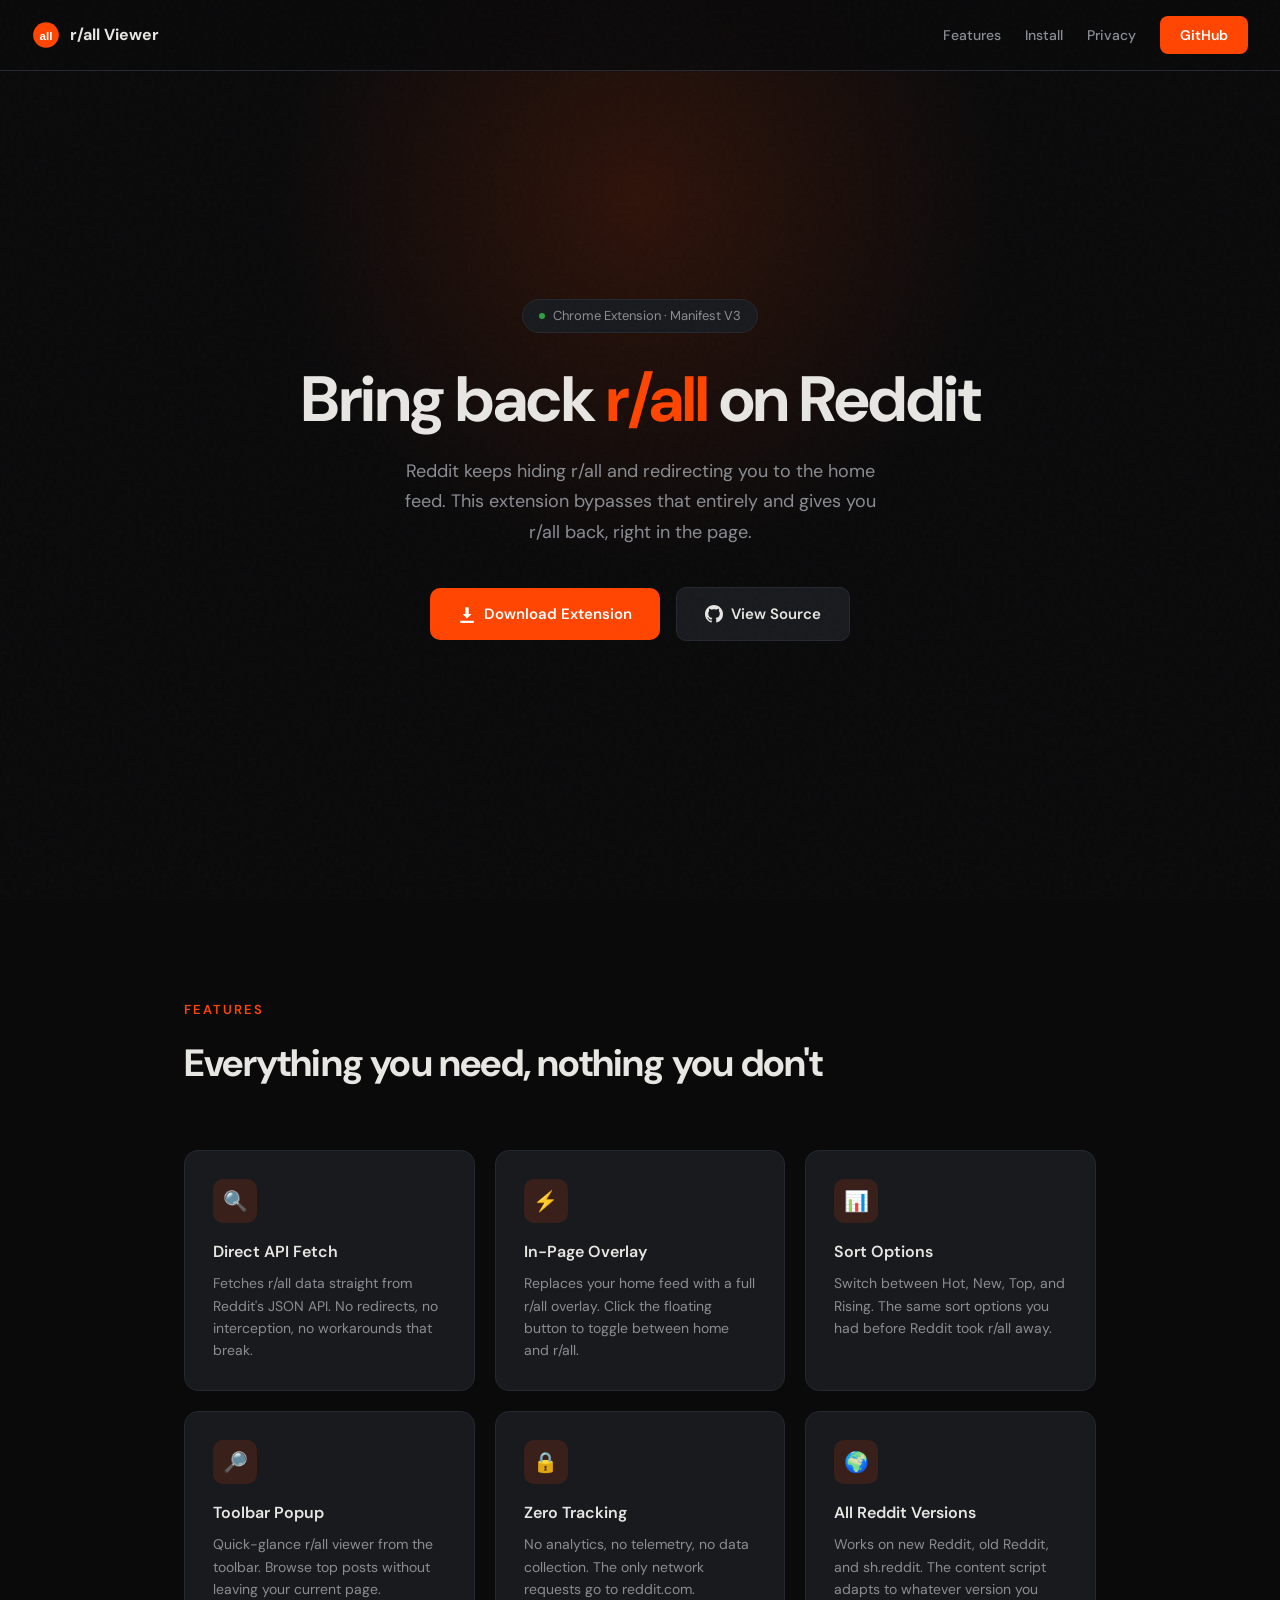
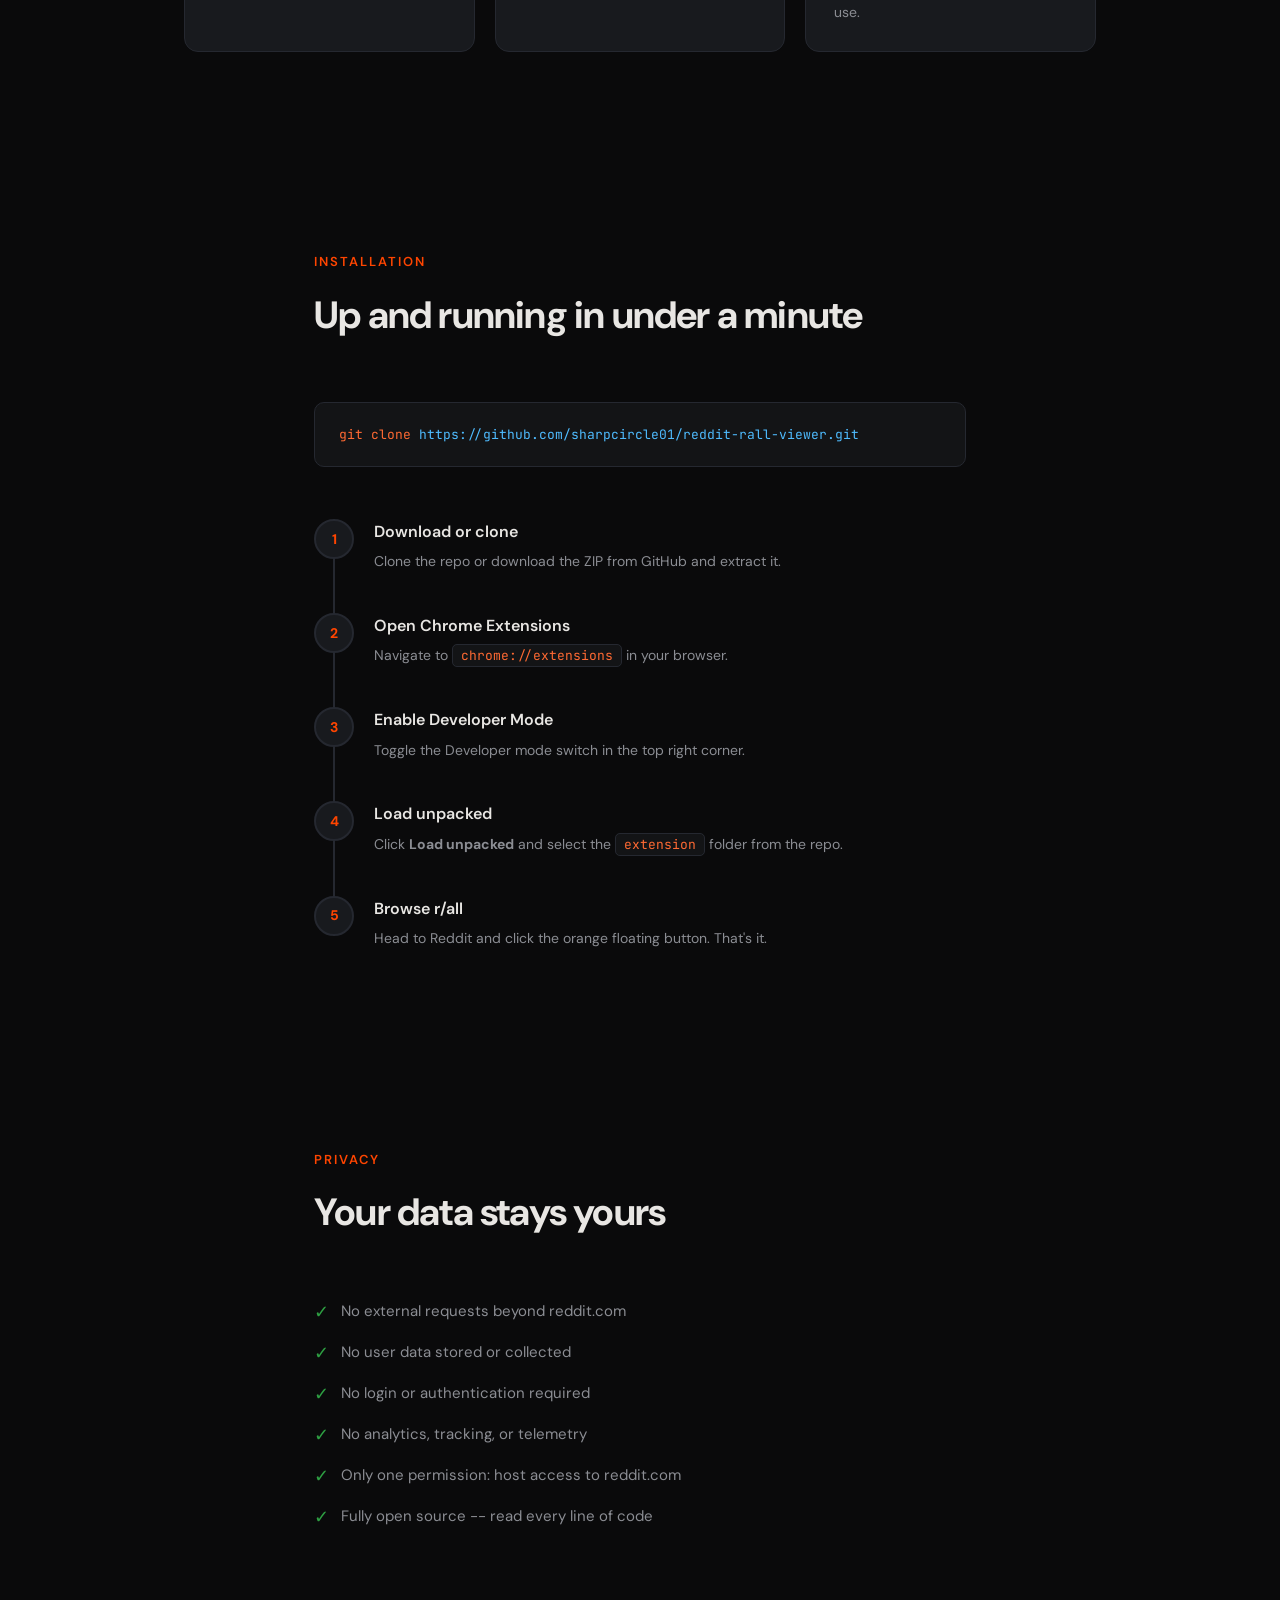
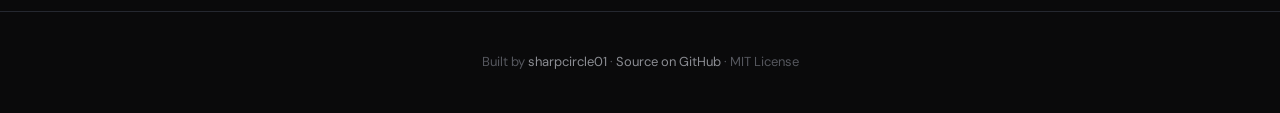
==== docs/index.html @ 96063437 "Move files to repo root" ====
<!DOCTYPE html>
<html lang="en">
<head>
  <meta charset="UTF-8">
  <meta name="viewport" content="width=device-width, initial-scale=1.0">
  <title>Reddit r/all Viewer - Chrome Extension</title>
  <meta name="description" content="A lightweight Chrome extension that brings back r/all on Reddit. Bypass Reddit's redirect and browse r/all directly in-page.">
  <meta property="og:title" content="Reddit r/all Viewer">
  <meta property="og:description" content="Brings back r/all on Reddit. Lightweight Chrome extension, no tracking, no login required.">
  <meta property="og:type" content="website">
  <meta property="og:url" content="https://sharpcircle01.github.io/reddit-rall-viewer/">
  <link rel="preconnect" href="https://fonts.googleapis.com">
  <link rel="preconnect" href="https://fonts.gstatic.com" crossorigin>
  <link href="https://fonts.googleapis.com/css2?family=DM+Sans:ital,opsz,wght@0,9..40,400;0,9..40,500;0,9..40,700&family=JetBrains+Mono:wght@400;500&display=swap" rel="stylesheet">
  <style>
    :root {
      --bg: #0a0a0b;
      --bg-elevated: #131416;
      --bg-card: #181a1e;
      --bg-card-hover: #1e2126;
      --border: #252830;
      --border-accent: #ff4500;
      --text: #e8e6e3;
      --text-secondary: #8b8d93;
      --text-muted: #55575e;
      --accent: #ff4500;
      --accent-glow: rgba(255, 69, 0, 0.15);
      --accent-soft: #ff6a33;
      --green: #2ea043;
      --font: 'DM Sans', sans-serif;
      --mono: 'JetBrains Mono', monospace;
    }

    * { margin: 0; padding: 0; box-sizing: border-box; }

    html {
      scroll-behavior: smooth;
      -webkit-font-smoothing: antialiased;
    }

    body {
      font-family: var(--font);
      background: var(--bg);
      color: var(--text);
      line-height: 1.6;
      overflow-x: hidden;
    }

    /* ── Grain overlay ── */
    body::before {
      content: '';
      position: fixed;
      inset: 0;
      z-index: 9999;
      pointer-events: none;
      opacity: 0.025;
      background-image: url("data:image/svg+xml,%3Csvg viewBox='0 0 256 256' xmlns='http://www.w3.org/2000/svg'%3E%3Cfilter id='n'%3E%3CfeTurbulence type='fractalNoise' baseFrequency='0.9' numOctaves='4' stitchTiles='stitch'/%3E%3C/filter%3E%3Crect width='100%25' height='100%25' filter='url(%23n)'/%3E%3C/svg%3E");
    }

    /* ── Nav ── */
    nav {
      position: fixed;
      top: 0;
      left: 0;
      right: 0;
      z-index: 100;
      padding: 16px 32px;
      display: flex;
      align-items: center;
      justify-content: space-between;
      background: rgba(10, 10, 11, 0.85);
      backdrop-filter: blur(20px);
      border-bottom: 1px solid var(--border);
    }

    .nav-brand {
      display: flex;
      align-items: center;
      gap: 10px;
      font-weight: 700;
      font-size: 16px;
      color: var(--text);
      text-decoration: none;
    }

    .nav-brand svg { flex-shrink: 0; }

    .nav-links {
      display: flex;
      align-items: center;
      gap: 24px;
    }

    .nav-links a {
      color: var(--text-secondary);
      text-decoration: none;
      font-size: 14px;
      font-weight: 500;
      transition: color 0.2s;
    }

    .nav-links a:hover { color: var(--text); }

    .nav-cta {
      background: var(--accent) !important;
      color: white !important;
      padding: 8px 20px;
      border-radius: 8px;
      font-weight: 600 !important;
      transition: transform 0.15s, box-shadow 0.15s !important;
    }

    .nav-cta:hover {
      transform: translateY(-1px);
      box-shadow: 0 4px 20px var(--accent-glow);
    }

    /* ── Hero ── */
    .hero {
      min-height: 100vh;
      display: flex;
      align-items: center;
      justify-content: center;
      text-align: center;
      padding: 120px 24px 80px;
      position: relative;
    }

    .hero::before {
      content: '';
      position: absolute;
      top: -200px;
      left: 50%;
      transform: translateX(-50%);
      width: 800px;
      height: 800px;
      background: radial-gradient(circle, var(--accent-glow) 0%, transparent 65%);
      pointer-events: none;
    }

    .hero-content {
      position: relative;
      max-width: 680px;
    }

    .hero-badge {
      display: inline-flex;
      align-items: center;
      gap: 8px;
      background: var(--bg-card);
      border: 1px solid var(--border);
      padding: 6px 16px;
      border-radius: 100px;
      font-size: 13px;
      color: var(--text-secondary);
      margin-bottom: 32px;
      animation: fadeUp 0.6s ease both;
    }

    .hero-badge .dot {
      width: 6px;
      height: 6px;
      background: var(--green);
      border-radius: 50%;
      animation: pulse 2s ease infinite;
    }

    @keyframes pulse {
      0%, 100% { opacity: 1; }
      50% { opacity: 0.4; }
    }

    h1 {
      font-size: clamp(40px, 6vw, 64px);
      font-weight: 700;
      line-height: 1.1;
      letter-spacing: -1.5px;
      margin-bottom: 20px;
      animation: fadeUp 0.6s ease 0.1s both;
    }

    h1 .accent { color: var(--accent); }

    .hero-sub {
      font-size: 18px;
      color: var(--text-secondary);
      max-width: 500px;
      margin: 0 auto 40px;
      line-height: 1.7;
      animation: fadeUp 0.6s ease 0.2s both;
    }

    .hero-actions {
      display: flex;
      align-items: center;
      justify-content: center;
      gap: 16px;
      animation: fadeUp 0.6s ease 0.3s both;
    }

    .btn {
      display: inline-flex;
      align-items: center;
      gap: 8px;
      padding: 14px 28px;
      border-radius: 10px;
      font-size: 15px;
      font-weight: 600;
      text-decoration: none;
      font-family: var(--font);
      cursor: pointer;
      border: none;
      transition: all 0.2s;
    }

    .btn-primary {
      background: var(--accent);
      color: white;
    }

    .btn-primary:hover {
      background: var(--accent-soft);
      transform: translateY(-2px);
      box-shadow: 0 8px 30px var(--accent-glow);
    }

    .btn-secondary {
      background: var(--bg-card);
      color: var(--text);
      border: 1px solid var(--border);
    }

    .btn-secondary:hover {
      background: var(--bg-card-hover);
      border-color: var(--text-muted);
    }

    @keyframes fadeUp {
      from { opacity: 0; transform: translateY(20px); }
      to { opacity: 1; transform: translateY(0); }
    }

    /* ── Features ── */
    .features {
      padding: 100px 24px;
      max-width: 960px;
      margin: 0 auto;
    }

    .section-label {
      font-size: 13px;
      font-weight: 600;
      color: var(--accent);
      text-transform: uppercase;
      letter-spacing: 2px;
      margin-bottom: 12px;
    }

    .section-title {
      font-size: clamp(28px, 4vw, 38px);
      font-weight: 700;
      letter-spacing: -0.8px;
      margin-bottom: 56px;
    }

    .features-grid {
      display: grid;
      grid-template-columns: repeat(auto-fit, minmax(270px, 1fr));
      gap: 20px;
    }

    .feature-card {
      background: var(--bg-card);
      border: 1px solid var(--border);
      border-radius: 14px;
      padding: 28px;
      transition: all 0.25s;
    }

    .feature-card:hover {
      border-color: var(--border-accent);
      background: var(--bg-card-hover);
      transform: translateY(-3px);
      box-shadow: 0 12px 40px rgba(0,0,0,0.3);
    }

    .feature-icon {
      width: 44px;
      height: 44px;
      border-radius: 10px;
      background: var(--accent-glow);
      display: flex;
      align-items: center;
      justify-content: center;
      font-size: 20px;
      margin-bottom: 16px;
    }

    .feature-card h3 {
      font-size: 16px;
      font-weight: 600;
      margin-bottom: 8px;
    }

    .feature-card p {
      font-size: 14px;
      color: var(--text-secondary);
      line-height: 1.6;
    }

    /* ── Install ── */
    .install {
      padding: 100px 24px;
      max-width: 700px;
      margin: 0 auto;
    }

    .steps {
      display: flex;
      flex-direction: column;
      gap: 0;
      position: relative;
    }

    .steps::before {
      content: '';
      position: absolute;
      left: 19px;
      top: 40px;
      bottom: 40px;
      width: 2px;
      background: var(--border);
    }

    .step {
      display: flex;
      gap: 20px;
      padding: 20px 0;
      position: relative;
    }

    .step-num {
      width: 40px;
      height: 40px;
      flex-shrink: 0;
      background: var(--bg-card);
      border: 2px solid var(--border);
      border-radius: 50%;
      display: flex;
      align-items: center;
      justify-content: center;
      font-size: 14px;
      font-weight: 700;
      color: var(--accent);
      position: relative;
      z-index: 1;
    }

    .step-content h3 {
      font-size: 16px;
      font-weight: 600;
      margin-bottom: 6px;
    }

    .step-content p {
      font-size: 14px;
      color: var(--text-secondary);
      line-height: 1.6;
    }

    .step-content code {
      background: var(--bg-elevated);
      border: 1px solid var(--border);
      padding: 2px 8px;
      border-radius: 5px;
      font-family: var(--mono);
      font-size: 13px;
      color: var(--accent-soft);
    }

    /* ── Code block ── */
    .code-block {
      background: var(--bg-elevated);
      border: 1px solid var(--border);
      border-radius: 10px;
      padding: 20px 24px;
      margin: 32px 0;
      font-family: var(--mono);
      font-size: 13px;
      color: var(--text-secondary);
      overflow-x: auto;
      line-height: 1.8;
    }

    .code-block .cmd { color: var(--accent-soft); }
    .code-block .url { color: #4fbcff; }

    /* ── Privacy ── */
    .privacy {
      padding: 80px 24px;
      max-width: 700px;
      margin: 0 auto;
    }

    .privacy-list {
      display: flex;
      flex-direction: column;
      gap: 14px;
      margin-top: 28px;
    }

    .privacy-item {
      display: flex;
      align-items: flex-start;
      gap: 12px;
      font-size: 15px;
      color: var(--text-secondary);
    }

    .privacy-item .check {
      color: var(--green);
      font-size: 18px;
      flex-shrink: 0;
      line-height: 1.5;
    }

    /* ── Footer ── */
    footer {
      border-top: 1px solid var(--border);
      padding: 40px 24px;
      text-align: center;
      color: var(--text-muted);
      font-size: 13px;
    }

    footer a {
      color: var(--text-secondary);
      text-decoration: none;
    }

    footer a:hover { color: var(--text); }

    /* ── Responsive ── */
    @media (max-width: 640px) {
      nav { padding: 14px 18px; }
      .nav-links a:not(.nav-cta) { display: none; }
      .hero { padding: 100px 20px 60px; }
      .hero-actions { flex-direction: column; width: 100%; }
      .btn { width: 100%; justify-content: center; }
      .features-grid { grid-template-columns: 1fr; }
    }
  </style>
</head>
<body>

  <!-- Nav -->
  <nav>
    <a href="#" class="nav-brand">
      <svg width="28" height="28" viewBox="0 0 24 24" fill="none">
        <circle cx="12" cy="12" r="11" fill="#FF4500"/>
        <text x="12" y="16" text-anchor="middle" fill="white" font-size="10" font-weight="bold" font-family="sans-serif">all</text>
      </svg>
      r/all Viewer
    </a>
    <div class="nav-links">
      <a href="#features">Features</a>
      <a href="#install">Install</a>
      <a href="#privacy">Privacy</a>
      <a href="https://github.com/sharpcircle01/reddit-rall-viewer" class="nav-cta">GitHub</a>
    </div>
  </nav>

  <!-- Hero -->
  <section class="hero">
    <div class="hero-content">
      <div class="hero-badge">
        <span class="dot"></span>
        Chrome Extension &middot; Manifest V3
      </div>
      <h1>Bring back <span class="accent">r/all</span> on Reddit</h1>
      <p class="hero-sub">
        Reddit keeps hiding r/all and redirecting you to the home feed. This extension bypasses that entirely and gives you r/all back, right in the page.
      </p>
      <div class="hero-actions">
        <a href="https://github.com/sharpcircle01/reddit-rall-viewer/archive/refs/heads/main.zip" class="btn btn-primary">
          <svg width="18" height="18" viewBox="0 0 16 16" fill="currentColor"><path d="M8 12l-4-4h2.5V2h3v6H12L8 12zm-6 2h12v2H2v-2z"/></svg>
          Download Extension
        </a>
        <a href="https://github.com/sharpcircle01/reddit-rall-viewer" class="btn btn-secondary">
          <svg width="18" height="18" viewBox="0 0 16 16" fill="currentColor"><path d="M8 0C3.58 0 0 3.58 0 8c0 3.54 2.29 6.53 5.47 7.59.4.07.55-.17.55-.38 0-.19-.01-.82-.01-1.49-2.01.37-2.53-.49-2.69-.94-.09-.23-.48-.94-.82-1.13-.28-.15-.68-.52-.01-.53.63-.01 1.08.58 1.23.82.72 1.21 1.87.87 2.33.66.07-.52.28-.87.51-1.07-1.78-.2-3.64-.89-3.64-3.95 0-.87.31-1.59.82-2.15-.08-.2-.36-1.02.08-2.12 0 0 .67-.21 2.2.82.64-.18 1.32-.27 2-.27.68 0 1.36.09 2 .27 1.53-1.04 2.2-.82 2.2-.82.44 1.1.16 1.92.08 2.12.51.56.82 1.27.82 2.15 0 3.07-1.87 3.75-3.65 3.95.29.25.54.73.54 1.48 0 1.07-.01 1.93-.01 2.2 0 .21.15.46.55.38A8.013 8.013 0 0016 8c0-4.42-3.58-8-8-8z"/></svg>
          View Source
        </a>
      </div>
    </div>
  </section>

  <!-- Features -->
  <section class="features" id="features">
    <div class="section-label">Features</div>
    <h2 class="section-title">Everything you need, nothing you don't</h2>
    <div class="features-grid">
      <div class="feature-card">
        <div class="feature-icon">&#x1F50D;</div>
        <h3>Direct API Fetch</h3>
        <p>Fetches r/all data straight from Reddit's JSON API. No redirects, no interception, no workarounds that break.</p>
      </div>
      <div class="feature-card">
        <div class="feature-icon">&#x26A1;</div>
        <h3>In-Page Overlay</h3>
        <p>Replaces your home feed with a full r/all overlay. Click the floating button to toggle between home and r/all.</p>
      </div>
      <div class="feature-card">
        <div class="feature-icon">&#x1F4CA;</div>
        <h3>Sort Options</h3>
        <p>Switch between Hot, New, Top, and Rising. The same sort options you had before Reddit took r/all away.</p>
      </div>
      <div class="feature-card">
        <div class="feature-icon">&#x1F50E;</div>
        <h3>Toolbar Popup</h3>
        <p>Quick-glance r/all viewer from the toolbar. Browse top posts without leaving your current page.</p>
      </div>
      <div class="feature-card">
        <div class="feature-icon">&#x1F512;</div>
        <h3>Zero Tracking</h3>
        <p>No analytics, no telemetry, no data collection. The only network requests go to reddit.com.</p>
      </div>
      <div class="feature-card">
        <div class="feature-icon">&#x1F30D;</div>
        <h3>All Reddit Versions</h3>
        <p>Works on new Reddit, old Reddit, and sh.reddit. The content script adapts to whatever version you use.</p>
      </div>
    </div>
  </section>

  <!-- Install -->
  <section class="install" id="install">
    <div class="section-label">Installation</div>
    <h2 class="section-title">Up and running in under a minute</h2>

    <div class="code-block">
      <span class="cmd">git clone</span> <span class="url">https://github.com/sharpcircle01/reddit-rall-viewer.git</span>
    </div>

    <div class="steps">
      <div class="step">
        <div class="step-num">1</div>
        <div class="step-content">
          <h3>Download or clone</h3>
          <p>Clone the repo or download the ZIP from GitHub and extract it.</p>
        </div>
      </div>
      <div class="step">
        <div class="step-num">2</div>
        <div class="step-content">
          <h3>Open Chrome Extensions</h3>
          <p>Navigate to <code>chrome://extensions</code> in your browser.</p>
        </div>
      </div>
      <div class="step">
        <div class="step-num">3</div>
        <div class="step-content">
          <h3>Enable Developer Mode</h3>
          <p>Toggle the Developer mode switch in the top right corner.</p>
        </div>
      </div>
      <div class="step">
        <div class="step-num">4</div>
        <div class="step-content">
          <h3>Load unpacked</h3>
          <p>Click <strong>Load unpacked</strong> and select the <code>extension</code> folder from the repo.</p>
        </div>
      </div>
      <div class="step">
        <div class="step-num">5</div>
        <div class="step-content">
          <h3>Browse r/all</h3>
          <p>Head to Reddit and click the orange floating button. That's it.</p>
        </div>
      </div>
    </div>
  </section>

  <!-- Privacy -->
  <section class="privacy" id="privacy">
    <div class="section-label">Privacy</div>
    <h2 class="section-title">Your data stays yours</h2>
    <div class="privacy-list">
      <div class="privacy-item">
        <span class="check">&#10003;</span>
        <span>No external requests beyond reddit.com</span>
      </div>
      <div class="privacy-item">
        <span class="check">&#10003;</span>
        <span>No user data stored or collected</span>
      </div>
      <div class="privacy-item">
        <span class="check">&#10003;</span>
        <span>No login or authentication required</span>
      </div>
      <div class="privacy-item">
        <span class="check">&#10003;</span>
        <span>No analytics, tracking, or telemetry</span>
      </div>
      <div class="privacy-item">
        <span class="check">&#10003;</span>
        <span>Only one permission: host access to reddit.com</span>
      </div>
      <div class="privacy-item">
        <span class="check">&#10003;</span>
        <span>Fully open source -- read every line of code</span>
      </div>
    </div>
  </section>

  <!-- Footer -->
  <footer>
    <p>
      Built by <a href="https://github.com/sharpcircle01">sharpcircle01</a> &middot;
      <a href="https://github.com/sharpcircle01/reddit-rall-viewer">Source on GitHub</a> &middot;
      MIT License
    </p>
  </footer>

</body>
</html>
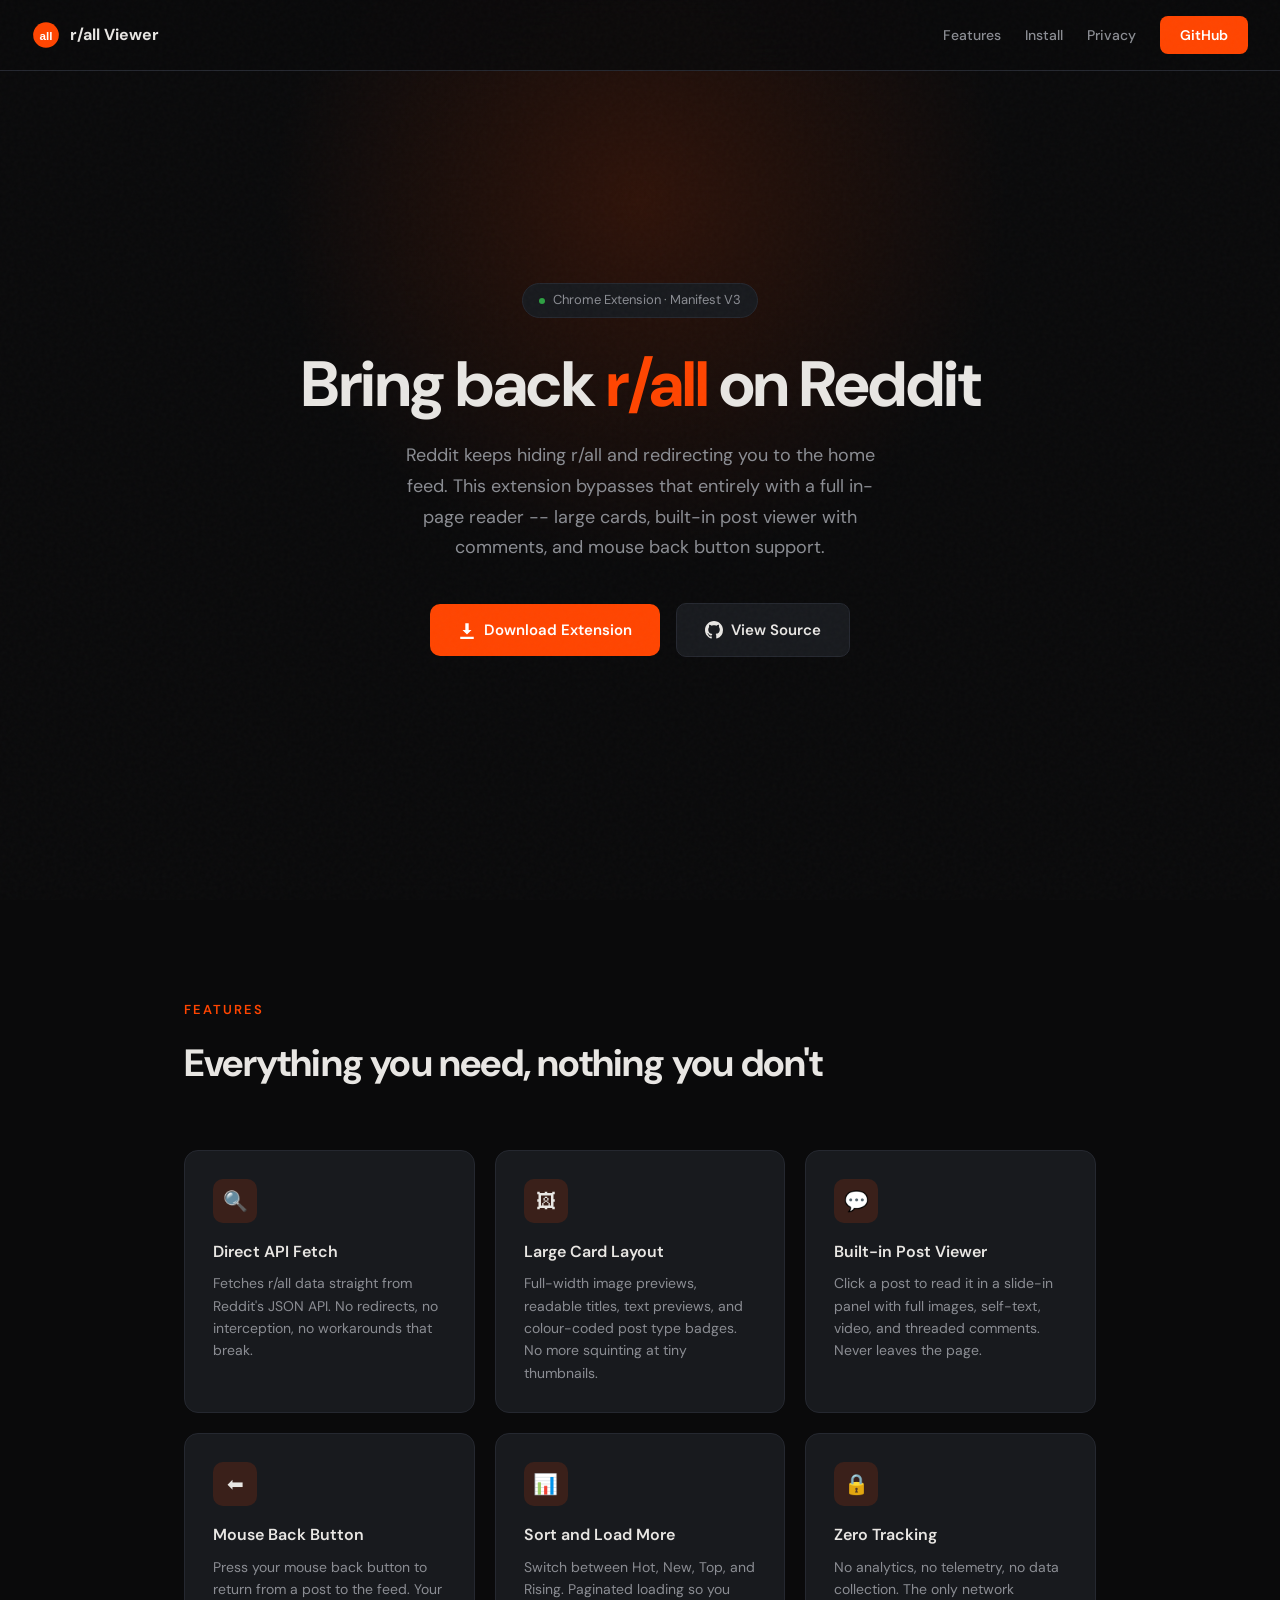
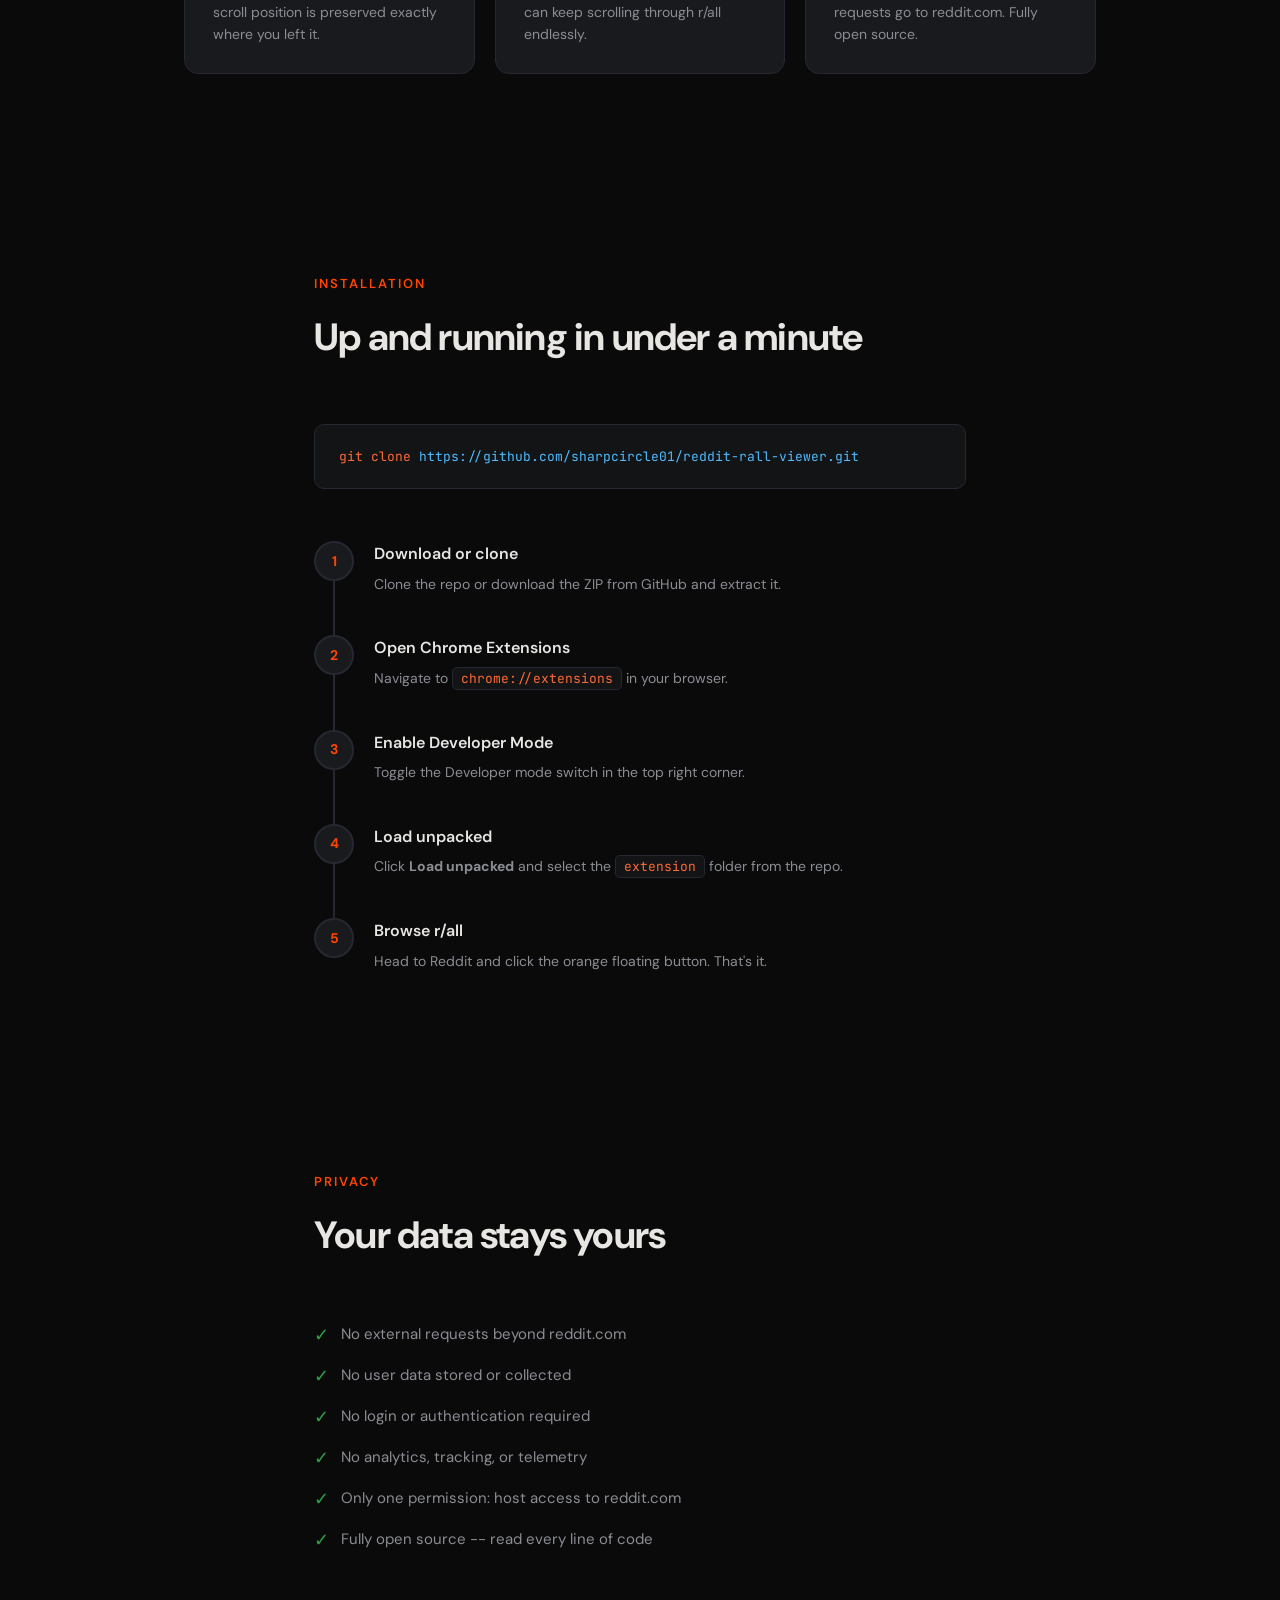
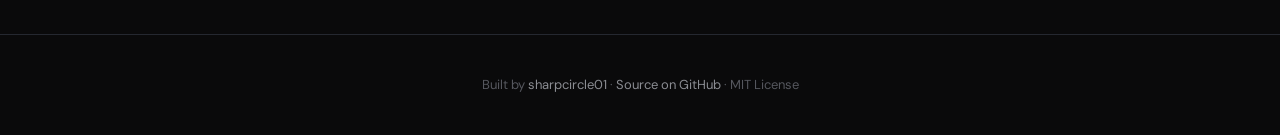
==== commit 1e1629d7: "Updated readme and landing page to reflect all the changes" ====
--- a/docs/index.html
+++ b/docs/index.html
@@ -479,7 +479,7 @@
       </div>
       <h1>Bring back <span class="accent">r/all</span> on Reddit</h1>
       <p class="hero-sub">
-        Reddit keeps hiding r/all and redirecting you to the home feed. This extension bypasses that entirely and gives you r/all back, right in the page.
+        Reddit keeps hiding r/all and redirecting you to the home feed. This extension bypasses that entirely with a full in-page reader -- large cards, built-in post viewer with comments, and mouse back button support.
       </p>
       <div class="hero-actions">
         <a href="https://github.com/sharpcircle01/reddit-rall-viewer/archive/refs/heads/main.zip" class="btn btn-primary">
@@ -505,29 +505,29 @@
         <p>Fetches r/all data straight from Reddit's JSON API. No redirects, no interception, no workarounds that break.</p>
       </div>
       <div class="feature-card">
-        <div class="feature-icon">&#x26A1;</div>
-        <h3>In-Page Overlay</h3>
-        <p>Replaces your home feed with a full r/all overlay. Click the floating button to toggle between home and r/all.</p>
+        <div class="feature-icon">&#x1F5BC;</div>
+        <h3>Large Card Layout</h3>
+        <p>Full-width image previews, readable titles, text previews, and colour-coded post type badges. No more squinting at tiny thumbnails.</p>
+      </div>
+      <div class="feature-card">
+        <div class="feature-icon">&#x1F4AC;</div>
+        <h3>Built-in Post Viewer</h3>
+        <p>Click a post to read it in a slide-in panel with full images, self-text, video, and threaded comments. Never leaves the page.</p>
+      </div>
+      <div class="feature-card">
+        <div class="feature-icon">&#x2B05;</div>
+        <h3>Mouse Back Button</h3>
+        <p>Press your mouse back button to return from a post to the feed. Your scroll position is preserved exactly where you left it.</p>
       </div>
       <div class="feature-card">
         <div class="feature-icon">&#x1F4CA;</div>
-        <h3>Sort Options</h3>
-        <p>Switch between Hot, New, Top, and Rising. The same sort options you had before Reddit took r/all away.</p>
-      </div>
-      <div class="feature-card">
-        <div class="feature-icon">&#x1F50E;</div>
-        <h3>Toolbar Popup</h3>
-        <p>Quick-glance r/all viewer from the toolbar. Browse top posts without leaving your current page.</p>
+        <h3>Sort and Load More</h3>
+        <p>Switch between Hot, New, Top, and Rising. Paginated loading so you can keep scrolling through r/all endlessly.</p>
       </div>
       <div class="feature-card">
         <div class="feature-icon">&#x1F512;</div>
         <h3>Zero Tracking</h3>
-        <p>No analytics, no telemetry, no data collection. The only network requests go to reddit.com.</p>
-      </div>
-      <div class="feature-card">
-        <div class="feature-icon">&#x1F30D;</div>
-        <h3>All Reddit Versions</h3>
-        <p>Works on new Reddit, old Reddit, and sh.reddit. The content script adapts to whatever version you use.</p>
+        <p>No analytics, no telemetry, no data collection. The only network requests go to reddit.com. Fully open source.</p>
       </div>
     </div>
   </section>
